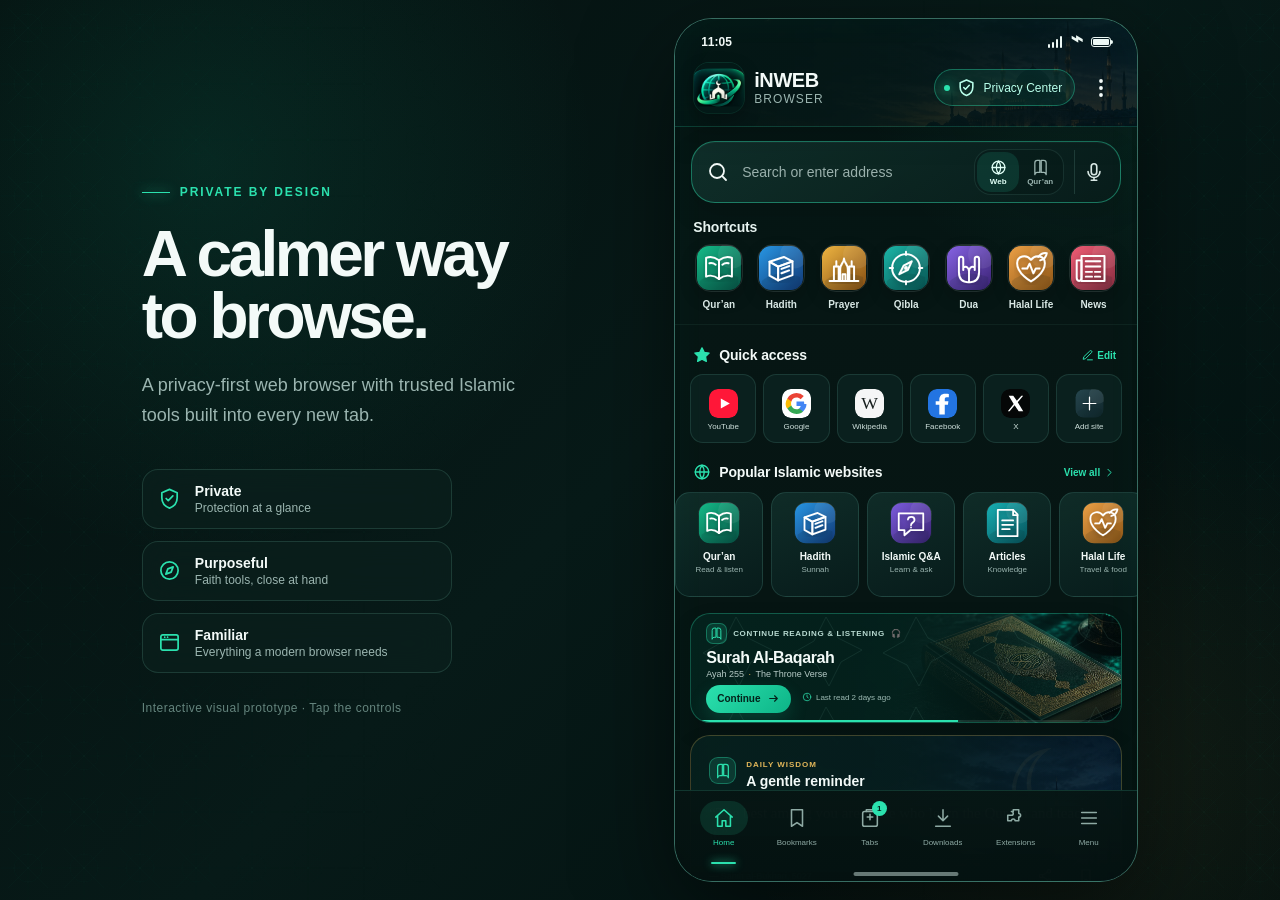
==== docs/design/inweb-prototype/index.html @ 55af637a "docs(design): add interactive home-page prototype" ====
<!DOCTYPE html>
<html lang="en">
<head>
  <meta charset="UTF-8" />
  <meta name="viewport" content="width=device-width, initial-scale=1, viewport-fit=cover" />
  <meta name="theme-color" content="#061513" />
  <title>iNWEB Browser — Home Prototype</title>
  <link rel="stylesheet" href="styles.css?v=14" />
</head>
<body>
  <!-- Local SVG icon library: the prototype works without a network connection. -->
  <svg class="svg-library" aria-hidden="true">
    <defs>
      <symbol id="i-search" viewBox="0 0 24 24"><circle cx="11" cy="11" r="7"></circle><path d="m20 20-3.8-3.8"></path></symbol>
      <symbol id="i-mic" viewBox="0 0 24 24"><rect x="9" y="3" width="6" height="12" rx="3"></rect><path d="M5.5 11.5a6.5 6.5 0 0 0 13 0M12 18v3M9 21h6"></path></symbol>
      <symbol id="i-globe" viewBox="0 0 24 24"><circle cx="12" cy="12" r="9"></circle><path d="M3 12h18M12 3a15 15 0 0 1 0 18M12 3a15 15 0 0 0 0 18"></path></symbol>
      <symbol id="i-book" viewBox="0 0 24 24"><path d="M4 5.5A3.5 3.5 0 0 1 7.5 2H11v17H7.5A3.5 3.5 0 0 0 4 22zM20 5.5A3.5 3.5 0 0 0 16.5 2H13v17h3.5A3.5 3.5 0 0 1 20 22z"></path></symbol>
      <symbol id="i-layers" viewBox="0 0 24 24"><path d="m12 3 9 5-9 5-9-5zM3 12l9 5 9-5M3 16l9 5 9-5"></path></symbol>
      <symbol id="i-mosque" viewBox="0 0 24 24"><path d="M3 21V10h3v11M18 21V10h3v11M8 21v-7.5c0-2.7 4-4.2 4-6.5 0 2.3 4 3.8 4 6.5V21M11 21v-4h2v4M2 21h20M5 10V7M19 10V7M4 7h2M18 7h2M12 7V3M11 4h2"></path></symbol>
      <symbol id="i-compass" viewBox="0 0 24 24"><circle cx="12" cy="12" r="9"></circle><path d="m15.8 8.2-2.1 5.5-5.5 2.1 2.1-5.5z"></path></symbol>
      <symbol id="i-hands" viewBox="0 0 24 24"><path d="M7.5 12V5.5a1.5 1.5 0 0 1 3 0V11M10.5 10V4.5a1.5 1.5 0 0 1 3 0V11M13.5 10V6a1.5 1.5 0 0 1 3 0v7M7.5 9.5A1.5 1.5 0 0 0 5 10.6v4.2c0 3.6 2.6 6.2 6.2 6.2h.6c3.8 0 6.2-2.5 6.2-6.1V11a1.5 1.5 0 0 0-1.5-1.5"></path></symbol>
      <symbol id="i-plus" viewBox="0 0 24 24"><path d="M12 5v14M5 12h14"></path></symbol>
      <symbol id="i-shield" viewBox="0 0 24 24"><path d="M12 2.5 20 6v5.3c0 5.2-3.2 9-8 10.7-4.8-1.7-8-5.5-8-10.7V6z"></path><path d="m8.5 12 2.2 2.2 4.8-5"></path></symbol>
      <symbol id="i-more" viewBox="0 0 24 24"><circle cx="12" cy="5" r="1"></circle><circle cx="12" cy="12" r="1"></circle><circle cx="12" cy="19" r="1"></circle></symbol>
      <symbol id="i-chevron" viewBox="0 0 24 24"><path d="m9 18 6-6-6-6"></path></symbol>
      <symbol id="i-arrow" viewBox="0 0 24 24"><path d="M5 12h14M14 7l5 5-5 5"></path></symbol>
      <symbol id="i-pin" viewBox="0 0 24 24"><path d="M20 10c0 5-8 12-8 12S4 15 4 10a8 8 0 1 1 16 0Z"></path><circle cx="12" cy="10" r="2.5"></circle></symbol>
      <symbol id="i-clock" viewBox="0 0 24 24"><circle cx="12" cy="12" r="9"></circle><path d="M12 7v5l3 2"></path></symbol>
      <symbol id="i-sunrise" viewBox="0 0 24 24"><path d="M4 18h16M6 14a6 6 0 0 1 12 0M12 4v3M4.9 7l2.2 2.1M19.1 7l-2.2 2.1M2 14h2M20 14h2"></path></symbol>
      <symbol id="i-sun" viewBox="0 0 24 24"><circle cx="12" cy="12" r="4"></circle><path d="M12 2v2M12 20v2M4.9 4.9l1.4 1.4M17.7 17.7l1.4 1.4M2 12h2M20 12h2M4.9 19.1l1.4-1.4M17.7 6.3l1.4-1.4"></path></symbol>
      <symbol id="i-sunset" viewBox="0 0 24 24"><path d="M4 18h16M6 14a6 6 0 0 1 12 0M12 3v5M9 6l3 3 3-3M2 14h2M20 14h2"></path></symbol>
      <symbol id="i-moon" viewBox="0 0 24 24"><path d="M20 15.2A8.5 8.5 0 0 1 8.8 4a8.5 8.5 0 1 0 11.2 11.2Z"></path></symbol>
      <symbol id="i-share" viewBox="0 0 24 24"><circle cx="18" cy="5" r="2.5"></circle><circle cx="6" cy="12" r="2.5"></circle><circle cx="18" cy="19" r="2.5"></circle><path d="m8.3 10.8 7.4-4.5M8.3 13.2l7.4 4.5"></path></symbol>
      <symbol id="i-bookmark" viewBox="0 0 24 24"><path d="M6 3h12v18l-6-4-6 4z"></path></symbol>
      <symbol id="i-star" viewBox="0 0 24 24"><path d="m12 2.5 2.9 5.9 6.6 1-4.8 4.6 1.1 6.5-5.8-3.1-5.8 3.1 1.1-6.5-4.8-4.6 6.6-1z"></path></symbol>
      <symbol id="i-heart" viewBox="0 0 24 24"><path d="M20.8 4.6a5.5 5.5 0 0 0-7.8 0L12 5.7l-1.1-1.1a5.5 5.5 0 0 0-7.8 7.8L12 21l8.8-8.6a5.5 5.5 0 0 0 0-7.8Z"></path><path d="M7.5 12h2l1.2-2.4 2.1 5 1.3-2.6h2.4"></path></symbol>
      <symbol id="i-news" viewBox="0 0 24 24"><path d="M5 4h14v16H5zM3 7H1v12a2 2 0 0 0 2 2h14"></path><path d="M8 8h8M8 12h8M8 16h4"></path></symbol>
      <symbol id="i-edit" viewBox="0 0 24 24"><path d="M12 20h9M16.5 3.5a2.1 2.1 0 0 1 3 3L8 18l-4 1 1-4z"></path></symbol>
      <symbol id="i-eye-off" viewBox="0 0 24 24"><path d="M3 3l18 18M10.6 10.7a2 2 0 0 0 2.7 2.7M9.9 4.2A10.6 10.6 0 0 1 12 4c5.5 0 9 6 9 6a15 15 0 0 1-2.2 2.9M6.2 6.2C4.1 7.6 3 10 3 10s3.5 6 9 6c1 0 2-.2 2.8-.5"></path></symbol>
      <symbol id="i-window" viewBox="0 0 24 24"><rect x="3" y="4" width="18" height="16" rx="2"></rect><path d="M3 9h18M7 6.5h.01M10 6.5h.01"></path></symbol>
      <symbol id="i-lock" viewBox="0 0 24 24"><rect x="5" y="10" width="14" height="11" rx="2"></rect><path d="M8 10V7a4 4 0 0 1 8 0v3"></path></symbol>
      <symbol id="i-mask" viewBox="0 0 24 24"><path d="M3 8c3-2 6-2 9 0 3-2 6-2 9 0l-1 7a5 5 0 0 1-8 3 5 5 0 0 1-8-3z"></path><path d="M7 12h2M15 12h2"></path></symbol>
      <symbol id="i-home" viewBox="0 0 24 24"><path d="m3 11 9-8 9 8M5 10v11h5v-6h4v6h5V10"></path></symbol>
      <symbol id="i-tabs" viewBox="0 0 24 24"><rect x="4" y="5" width="16" height="16" rx="2"></rect><path d="M8 5V3h8v2M9 11h6M12 8v6"></path></symbol>
      <symbol id="i-download" viewBox="0 0 24 24"><path d="M12 3v12M7 10l5 5 5-5M4 21h16"></path></symbol>
      <symbol id="i-menu" viewBox="0 0 24 24"><path d="M4 6h16M4 12h16M4 18h16"></path></symbol>
      <symbol id="i-close" viewBox="0 0 24 24"><path d="m6 6 12 12M18 6 6 18"></path></symbol>
      <symbol id="i-check" viewBox="0 0 24 24"><path d="m5 12 4 4L19 6"></path></symbol>
      <symbol id="i-extensions" viewBox="0 0 24 24"><path d="M9 3h6v4a2 2 0 1 1 0 4v4h-4a2 2 0 1 0-4 0H3V9h4a2 2 0 1 0 0-4h2z"></path></symbol>
      <symbol id="i-settings" viewBox="0 0 24 24"><circle cx="12" cy="12" r="3"></circle><path d="M19.4 15a1.7 1.7 0 0 0 .3 1.9l.1.1-2.8 2.8-.1-.1a1.7 1.7 0 0 0-1.9-.3 1.7 1.7 0 0 0-1 1.6v.2h-4V21a1.7 1.7 0 0 0-1-1.6 1.7 1.7 0 0 0-1.9.3l-.1.1L4.2 17l.1-.1a1.7 1.7 0 0 0 .3-1.9A1.7 1.7 0 0 0 3 14H2.8v-4H3a1.7 1.7 0 0 0 1.6-1 1.7 1.7 0 0 0-.3-1.9L4.2 7 7 4.2l.1.1A1.7 1.7 0 0 0 9 4.6a1.7 1.7 0 0 0 1-1.6v-.2h4V3a1.7 1.7 0 0 0 1 1.6 1.7 1.7 0 0 0 1.9-.3l.1-.1L19.8 7l-.1.1a1.7 1.7 0 0 0-.3 1.9 1.7 1.7 0 0 0 1.6 1h.2v4H21a1.7 1.7 0 0 0-1.6 1Z"></path></symbol>
    </defs>
  </svg>

  <div class="desktop-stage">
    <aside class="brand-panel" aria-label="Prototype overview">
      <div class="brand-kicker"><span></span> PRIVATE BY DESIGN</div>
      <h1>A calmer way<br />to browse.</h1>
      <p>A privacy-first web browser with trusted Islamic tools built into every new tab.</p>
      <div class="brand-points">
        <div><svg><use href="#i-shield"></use></svg><span><b>Private</b><small>Protection at a glance</small></span></div>
        <div><svg><use href="#i-compass"></use></svg><span><b>Purposeful</b><small>Faith tools, close at hand</small></span></div>
        <div><svg><use href="#i-window"></use></svg><span><b>Familiar</b><small>Everything a modern browser needs</small></span></div>
      </div>
      <p class="prototype-note">Interactive visual prototype · Tap the controls</p>
    </aside>

    <main class="app-shell" id="appShell">
      <div class="app-scroll" id="appScroll">
        <header class="top-area">
          <div class="status-bar">
            <time id="statusTime">9:41</time>
            <div class="status-icons" aria-hidden="true">
              <span class="signal"><i></i><i></i><i></i><i></i></span>
              <span class="wifi">⌁</span>
              <span class="battery"><i></i></span>
            </div>
          </div>

          <div class="app-bar">
            <div class="app-identity">
              <img src="assets/logo-mark.jpg" alt="iNWEB logo" />
              <div><strong>iNWEB</strong><span>Browser</span></div>
            </div>
            <div class="app-actions">
              <button class="protected-chip" type="button" data-open-sheet="privacySheet" aria-label="Open protection status">
                <svg><use href="#i-shield"></use></svg><span>Privacy Center</span><i></i>
              </button>
              <button class="icon-button" type="button" data-open-sheet="menuSheet" aria-label="Open menu"><svg><use href="#i-more"></use></svg></button>
            </div>
          </div>
        </header>

        <section class="search-section" aria-label="Search">
          <form class="search-box" id="searchForm">
            <svg class="search-leading"><use href="#i-search"></use></svg>
            <input id="searchInput" type="text" autocomplete="off" placeholder="Search or enter address" aria-label="Search or enter website address" />
            <div class="search-modes" role="group" aria-label="Search mode">
              <button class="mode-button active" type="button" data-mode="Web" aria-label="Web search"><svg><use href="#i-globe"></use></svg><span>Web</span></button>
              <button class="mode-button" type="button" data-mode="Qur’an" aria-label="Quran search"><svg><use href="#i-book"></use></svg><span>Qur’an</span></button>
            </div>
            <button class="voice-button" id="voiceButton" type="button" aria-label="Voice search"><svg><use href="#i-mic"></use></svg></button>
          </form>
        </section>



        <div class="shortcut-heading"><h2>Shortcuts</h2></div>
        <section class="shortcuts" aria-label="Shortcuts">
          <button class="shortcut" data-label="Qur’an"><span class="shortcut-icon image"><img src="assets/icons/quran.svg" alt="" /></span><span>Qur’an</span></button>
          <button class="shortcut" data-label="Hadith"><span class="shortcut-icon image"><img src="assets/icons/hadith.svg" alt="" /></span><span>Hadith</span></button>
          <button class="shortcut" data-label="Prayer Times"><span class="shortcut-icon image"><img src="assets/icons/prayer.svg" alt="" /></span><span>Prayer</span></button>
          <button class="shortcut" data-label="Qibla"><span class="shortcut-icon image"><img src="assets/icons/qibla.svg" alt="" /></span><span>Qibla</span></button>
          <button class="shortcut" data-label="Dua"><span class="shortcut-icon image"><img src="assets/icons/dua.svg" alt="" /></span><span>Dua</span></button>
          <button class="shortcut" data-label="Halal Life"><span class="shortcut-icon image"><img src="assets/icons/halal.svg" alt="" /></span><span>Halal Life</span></button>
          <button class="shortcut" data-label="Islamic News"><span class="shortcut-icon image"><img src="assets/icons/news.svg" alt="" /></span><span>News</span></button>
        </section>

        <section class="section-block quick-section" aria-labelledby="quickTitle">
          <div class="block-heading"><div><svg class="star-fill"><use href="#i-star"></use></svg><h2 id="quickTitle">Quick access</h2></div><button id="editQuickButton"><svg><use href="#i-edit"></use></svg><span>Edit</span></button></div>
          <div class="quick-grid" id="quickGrid">
            <button class="quick-tile" data-label="YouTube"><i class="remove-dot">×</i><span class="quick-logo brand"><img src="assets/icons/youtube.svg" alt="" /></span><small>YouTube</small></button>
            <button class="quick-tile" data-label="Google"><i class="remove-dot">×</i><span class="quick-logo brand"><img src="assets/icons/google.svg" alt="" /></span><small>Google</small></button>
            <button class="quick-tile" data-label="Wikipedia"><i class="remove-dot">×</i><span class="quick-logo brand"><img src="assets/icons/wikipedia.svg" alt="" /></span><small>Wikipedia</small></button>
            <button class="quick-tile" data-label="Facebook"><i class="remove-dot">×</i><span class="quick-logo brand"><img src="assets/icons/facebook.svg" alt="" /></span><small>Facebook</small></button>
            <button class="quick-tile" data-label="X"><i class="remove-dot">×</i><span class="quick-logo brand"><img src="assets/icons/x.svg" alt="" /></span><small>X</small></button>
            <button class="quick-tile add-site" data-open-sheet="addSheet"><span class="quick-logo brand"><img src="assets/icons/add.svg" alt="" /></span><small>Add site</small></button>
          </div>
        </section>

        <section class="section-block" aria-labelledby="popularTitle">
          <div class="block-heading"><div><svg><use href="#i-globe"></use></svg><h2 id="popularTitle">Popular Islamic websites</h2></div><button data-demo="All trusted websites">View all <svg><use href="#i-chevron"></use></svg></button></div>
          <div class="site-strip">
            <button class="site-tile" data-label="Quran.com"><span class="site-logo image"><img src="assets/icons/quran.svg" alt="" /></span><b>Qur’an</b><small>Read & listen</small></button>
            <button class="site-tile" data-label="Sunnah.com"><span class="site-logo image"><img src="assets/icons/hadith.svg" alt="" /></span><b>Hadith</b><small>Sunnah</small></button>
            <button class="site-tile" data-label="Islamic Q&A"><span class="site-logo image"><img src="assets/icons/qa.svg" alt="" /></span><b>Islamic Q&A</b><small>Learn & ask</small></button>
            <button class="site-tile" data-label="Yaqeen Institute"><span class="site-logo image"><img src="assets/icons/articles.svg" alt="" /></span><b>Articles</b><small>Knowledge</small></button>
            <button class="site-tile" data-label="HalalTrip"><span class="site-logo image"><img src="assets/icons/halal.svg" alt="" /></span><b>Halal Life</b><small>Travel & food</small></button>
            <button class="site-tile" data-label="About Islam"><span class="site-logo image"><img src="assets/icons/news.svg" alt="" /></span><b>News</b><small>Latest updates</small></button>
          </div>
        </section>

        <section class="content-card continue-card" aria-labelledby="continueTitle">
          <div class="card-copy">
            <div class="eyebrow"><span class="mini-icon"><svg><use href="#i-book"></use></svg></span>Continue reading &amp; listening <span aria-hidden="true">🎧</span></div>
            <h2 id="continueTitle">Surah Al-Baqarah</h2>
            <p>Ayah 255 <span>·</span> The Throne Verse</p>
            <button class="primary-button" id="continueButton" type="button">Continue <svg><use href="#i-arrow"></use></svg></button>
            <div class="reading-progress"><i></i></div>
            <small><svg><use href="#i-clock"></use></svg> Last read 2 days ago</small>
          </div>
          <div class="quran-art" aria-hidden="true">
            <div class="halo"></div>
            <svg viewBox="0 0 130 150">
              <path class="cover" d="M24 22 95 9l23 106-71 19z"></path>
              <path class="page" d="M18 27 89 14l23 96-68 17z"></path>
              <path class="line" d="m28 38 53-10M31 49l53-10M35 92l53-10M38 103l53-10"></path>
              <path class="ornament" d="m65 47 18 13-9 22-22-2-7-21zM65 53l11 8-5 14-14-1-5-13z"></path>
            </svg>
          </div>
        </section>

        <section class="content-card daily-card" aria-labelledby="dailyTitle">
          <div class="daily-glow" aria-hidden="true"></div>
          <div class="daily-topline">
            <span class="mini-icon"><svg><use href="#i-book"></use></svg></span>
            <div><span>DAILY WISDOM</span><h2 id="dailyTitle">A gentle reminder</h2></div>
          </div>
          <blockquote>“The best among you are those who learn the Qur’an and teach it.”</blockquote>
          <div class="daily-footer"><cite>— Sahih al-Bukhari, 5027</cite><div><button id="shareButton" aria-label="Share hadith"><svg><use href="#i-share"></use></svg></button><button id="saveButton" aria-label="Save hadith"><svg><use href="#i-bookmark"></use></svg></button></div></div>
        </section>

        <section class="content-card prayer-card" aria-labelledby="prayerTitle">
          <div class="section-heading">
            <div>
              <div class="heading-line"><span class="section-icon"><svg><use href="#i-mosque"></use></svg></span><h2 id="prayerTitle">Prayer Times</h2></div>
              <p><svg><use href="#i-pin"></use></svg> Vientiane, Laos</p>
            </div>
            <button class="next-prayer" type="button" id="nextPrayerButton"><span>Next · <b id="nextPrayerName">Maghrib</b></span><strong id="prayerCountdown">2h 21m</strong></button>
          </div>
          <div class="prayer-list" id="prayerList">
            <button class="prayer-row" data-time="04:41"><span><svg><use href="#i-sunrise"></use></svg>Fajr</span><time>4:41 AM</time><svg class="row-arrow"><use href="#i-chevron"></use></svg></button>
            <button class="prayer-row" data-time="11:59"><span><svg><use href="#i-sun"></use></svg>Dhuhr</span><time>11:59 AM</time><svg class="row-arrow"><use href="#i-chevron"></use></svg></button>
            <button class="prayer-row" data-time="15:19"><span><svg><use href="#i-sun"></use></svg>Asr</span><time>3:19 PM</time><svg class="row-arrow"><use href="#i-chevron"></use></svg></button>
            <button class="prayer-row" data-time="17:58"><span><svg><use href="#i-sunset"></use></svg>Maghrib</span><time>5:58 PM</time><svg class="row-arrow"><use href="#i-chevron"></use></svg></button>
            <button class="prayer-row" data-time="19:08"><span><svg><use href="#i-moon"></use></svg>Isha</span><time>7:08 PM</time><svg class="row-arrow"><use href="#i-chevron"></use></svg></button>
          </div>
        </section>







        <p class="home-footer">iNWEB Browser · Browse with purpose</p>
      </div>

      <nav class="bottom-nav" aria-label="Browser navigation">
        <button class="nav-item active" data-nav="Home"><span><svg><use href="#i-home"></use></svg></span><small>Home</small></button>
        <button class="nav-item" data-nav="Bookmarks"><span><svg><use href="#i-bookmark"></use></svg></span><small>Bookmarks</small></button>
        <button class="nav-item tabs-item" data-nav="Tabs"><span><svg><use href="#i-tabs"></use></svg><i>1</i></span><small>Tabs</small></button>
        <button class="nav-item" data-nav="Downloads"><span><svg><use href="#i-download"></use></svg></span><small>Downloads</small></button>
        <button class="nav-item" data-nav="Extensions"><span><svg><use href="#i-extensions"></use></svg></span><small>Extensions</small></button>
        <button class="nav-item" data-nav="Menu"><span><svg><use href="#i-menu"></use></svg></span><small>Menu</small></button>
      </nav>

      <div class="sheet-backdrop" id="sheetBackdrop" aria-hidden="true"></div>

      <section class="bottom-sheet" id="privacySheet" role="dialog" aria-modal="true" aria-labelledby="privacySheetTitle" aria-hidden="true">
        <div class="sheet-handle"></div>
        <div class="sheet-title"><div><span class="sheet-icon"><svg><use href="#i-shield"></use></svg></span><div><p>PRIVACY CENTER</p><h2 id="privacySheetTitle">You’re protected</h2></div></div><button class="sheet-close" aria-label="Close"><svg><use href="#i-close"></use></svg></button></div>
        <div class="privacy-score"><div class="score-ring"><strong>100</strong><span>score</span></div><div><b>Protection is active</b><p>iNWEB blocked 24 tracking attempts today.</p></div></div>
        <div class="protection-list">
          <button><span><svg><use href="#i-eye-off"></use></svg></span><div><b>Ad & tracker blocking</b><small>24 blocked today</small></div><i class="toggle on"></i></button>
          <button><span><svg><use href="#i-window"></use></svg></span><div><b>Pop-up protection</b><small>Always block intrusive windows</small></div><i class="toggle on"></i></button>
          <button><span><svg><use href="#i-shield"></use></svg></span><div><b>Safe browsing</b><small>Warn about harmful sites</small></div><i class="toggle on"></i></button>
          <button><span><svg><use href="#i-lock"></use></svg></span><div><b>Adult site filter</b><small>Restricted content blocked</small></div><i class="toggle on"></i></button>
          <button><span><svg><use href="#i-mask"></use></svg></span><div><b>Private mode</b><small>Open a private tab</small></div><svg class="row-arrow"><use href="#i-chevron"></use></svg></button>
        </div>
      </section>

      <section class="bottom-sheet menu-sheet" id="menuSheet" role="dialog" aria-modal="true" aria-labelledby="menuSheetTitle" aria-hidden="true">
        <div class="sheet-handle"></div>
        <div class="sheet-title"><div><span class="sheet-icon neutral"><svg><use href="#i-menu"></use></svg></span><div><p>iNWEB BROWSER</p><h2 id="menuSheetTitle">Menu</h2></div></div><button class="sheet-close" aria-label="Close"><svg><use href="#i-close"></use></svg></button></div>
        <div class="menu-grid">
          <button data-demo="New private tab"><span><svg><use href="#i-mask"></use></svg></span><b>Private tab</b></button>
          <button data-demo="Bookmarks"><span><svg><use href="#i-bookmark"></use></svg></span><b>Bookmarks</b></button>
          <button data-demo="Downloads"><span><svg><use href="#i-download"></use></svg></span><b>Downloads</b></button>
          <button data-demo="Extensions"><span><svg><use href="#i-extensions"></use></svg></span><b>Extensions</b></button>
          <button data-demo="Protection center"><span><svg><use href="#i-shield"></use></svg></span><b>Protection</b></button>
          <button data-demo="Settings"><span><svg><use href="#i-settings"></use></svg></span><b>Settings</b></button>
        </div>
      </section>

      <section class="bottom-sheet extensions-sheet" id="extensionsSheet" role="dialog" aria-modal="true" aria-labelledby="extensionsSheetTitle" aria-hidden="true">
        <div class="sheet-handle"></div>
        <div class="sheet-title"><div><span class="sheet-icon neutral"><svg><use href="#i-extensions"></use></svg></span><div><p>BROWSER TOOLS</p><h2 id="extensionsSheetTitle">Extensions</h2></div></div><button class="sheet-close" aria-label="Close"><svg><use href="#i-close"></use></svg></button></div>
        <div class="extensions-summary"><span><b>3</b> installed</span><button data-demo="Extension store"><svg><use href="#i-plus"></use></svg> Add extension</button></div>
        <div class="extension-list">
          <button class="extension-item">
            <span class="extension-logo shield"><svg><use href="#i-shield"></use></svg></span>
            <div><b>iNWEB Shield</b><small>Ads, trackers and harmful sites</small></div>
            <i class="toggle on"></i>
          </button>
          <button class="extension-item">
            <span class="extension-logo reader"><svg><use href="#i-moon"></use></svg></span>
            <div><b>Dark Reader</b><small>Comfortable reading on every site</small></div>
            <i class="toggle on"></i>
          </button>
          <button class="extension-item">
            <span class="extension-logo quran"><svg><use href="#i-book"></use></svg></span>
            <div><b>Qur’an Quick Search</b><small>Look up ayah and translations</small></div>
            <i class="toggle on"></i>
          </button>
        </div>
        <button class="manage-extensions" data-demo="Manage extensions"><svg><use href="#i-settings"></use></svg> Manage extensions</button>
      </section>

      <section class="bottom-sheet add-sheet" id="addSheet" role="dialog" aria-modal="true" aria-labelledby="addSheetTitle" aria-hidden="true">
        <div class="sheet-handle"></div>
        <div class="sheet-title"><div><span class="sheet-icon neutral"><svg><use href="#i-plus"></use></svg></span><div><p>CUSTOMIZE HOME</p><h2 id="addSheetTitle">Add a shortcut</h2></div></div><button class="sheet-close" aria-label="Close"><svg><use href="#i-close"></use></svg></button></div>
        <form id="addShortcutForm" class="add-form">
          <label>Name<input id="shortcutName" type="text" placeholder="e.g. Islamic Finder" required /></label>
          <label>Website address<input id="shortcutUrl" type="url" placeholder="https://" required /></label>
          <button class="sheet-primary" type="submit">Add to Quick Access</button>
        </form>
      </section>

      <div class="toast" id="toast" role="status"><svg><use href="#i-check"></use></svg><span>Done</span></div>
    </main>
  </div>

  <script src="app.js?v=5"></script>
</body>
</html>
---- docs/design/inweb-prototype/styles.css ----
@import url('data:text/css,');

:root {
  color-scheme: dark;
  --bg: #061513;
  --surface: #091c1a;
  --surface-2: #0d2421;
  --surface-3: #12302b;
  --card: rgba(13, 35, 32, 0.92);
  --line: rgba(128, 214, 193, 0.16);
  --line-strong: rgba(45, 226, 178, 0.38);
  --primary: #2be1ae;
  --primary-2: #0cb68e;
  --primary-soft: rgba(43, 225, 174, 0.12);
  --gold: #e1b659;
  --text: #f3faf8;
  --muted: #9bb5b0;
  --subtle: #64847d;
  --danger: #ff6478;
  --shadow: 0 30px 90px rgba(0, 0, 0, 0.5);
  --radius-xl: 25px;
  --radius-lg: 20px;
  --radius-md: 15px;
  --ease: cubic-bezier(.2, .8, .2, 1);
}

* { box-sizing: border-box; }

html, body { margin: 0; min-height: 100%; }

body {
  background:
    radial-gradient(circle at 16% 18%, rgba(15, 178, 138, .13), transparent 30%),
    radial-gradient(circle at 86% 86%, rgba(201, 153, 60, .08), transparent 27%),
    linear-gradient(135deg, #05100f, #071a18 50%, #03100f);
  color: var(--text);
  font-family: Inter, ui-sans-serif, -apple-system, BlinkMacSystemFont, "Segoe UI", sans-serif;
  overflow: hidden;
  -webkit-font-smoothing: antialiased;
}

body::before {
  content: "";
  position: fixed;
  inset: 0;
  pointer-events: none;
  opacity: .16;
  background-image: url("data:image/svg+xml,%3Csvg xmlns='http://www.w3.org/2000/svg' width='56' height='56' viewBox='0 0 56 56'%3E%3Cg fill='none' stroke='%2330c7a1' stroke-opacity='.16'%3E%3Cpath d='M28 1v54M1 28h54M8 8l40 40M48 8 8 48'/%3E%3Ccircle cx='28' cy='28' r='14'/%3E%3C/g%3E%3C/svg%3E");
  mask-image: linear-gradient(90deg, #000, transparent 42%, transparent 58%, #000);
}

button, input { font: inherit; }
button { border: 0; color: inherit; cursor: pointer; }
button:focus-visible, input:focus-visible { outline: 2px solid var(--primary); outline-offset: 2px; }
svg { width: 1em; height: 1em; fill: none; stroke: currentColor; stroke-width: 1.8; stroke-linecap: round; stroke-linejoin: round; }
.svg-library { position: absolute; width: 0; height: 0; overflow: hidden; }

.desktop-stage {
  height: 100dvh;
  display: grid;
  grid-template-columns: minmax(300px, 430px) 464px;
  justify-content: center;
  align-items: center;
  gap: clamp(48px, 8vw, 128px);
  padding: 18px 42px;
  position: relative;
}

.brand-panel { max-width: 420px; position: relative; z-index: 1; }
.brand-kicker {
  color: var(--primary);
  letter-spacing: .16em;
  font-size: 12px;
  font-weight: 750;
  display: flex;
  align-items: center;
  gap: 10px;
  margin-bottom: 24px;
}
.brand-kicker span { width: 28px; height: 1px; background: var(--primary); box-shadow: 0 0 12px var(--primary); }
.brand-panel h1 { margin: 0 0 24px; letter-spacing: -.055em; font-size: clamp(48px, 5vw, 76px); line-height: .97; font-weight: 680; }
.brand-panel > p:not(.prototype-note) { color: var(--muted); font-size: 18px; line-height: 1.65; max-width: 390px; margin: 0 0 38px; }
.brand-points { display: grid; gap: 12px; }
.brand-points > div {
  display: flex;
  gap: 14px;
  align-items: center;
  background: rgba(12, 33, 30, .65);
  border: 1px solid var(--line);
  padding: 13px 15px;
  border-radius: 16px;
  backdrop-filter: blur(16px);
  width: 310px;
}
.brand-points svg { color: var(--primary); font-size: 23px; }
.brand-points span { display: grid; gap: 2px; }
.brand-points b { font-size: 14px; }
.brand-points small { color: var(--muted); font-size: 12px; }
.prototype-note { margin: 28px 0 0; color: var(--subtle); font-size: 12px; letter-spacing: .04em; }

.app-shell {
  width: 464px;
  height: min(920px, calc(100dvh - 36px));
  min-height: 620px;
  position: relative;
  z-index: 2;
  border-radius: 38px;
  overflow: hidden;
  background:
    radial-gradient(circle at 90% 5%, rgba(34, 215, 167, .08), transparent 25%),
    linear-gradient(180deg, #061715 0%, #061412 100%);
  border: 1px solid rgba(124, 229, 205, .42);
  box-shadow: var(--shadow), inset 0 0 0 5px rgba(0, 0, 0, .14);
}
.app-shell::before {
  content: "";
  position: absolute;
  inset: 0;
  border-radius: inherit;
  box-shadow: inset 0 0 40px rgba(30, 226, 178, .035);
  pointer-events: none;
  z-index: 30;
}

.app-scroll {
  height: 100%;
  overflow-y: auto;
  overscroll-behavior: contain;
  scrollbar-width: none;
  padding: 0 0 108px;
  scroll-behavior: smooth;
}
.app-scroll::-webkit-scrollbar, .site-strip::-webkit-scrollbar { display: none; }

.top-area {
  position: sticky;
  top: 0;
  z-index: 20;
  background: linear-gradient(90deg, rgba(4, 22, 20, .99) 0%, rgba(4, 22, 20, .94) 48%, rgba(4, 20, 21, .78) 100%), url("assets/mosque-dusk.jpg") center 60% / cover no-repeat;
  backdrop-filter: blur(22px);
  border-bottom: 1px solid rgba(47, 218, 175, .2);
  box-shadow: 0 10px 28px rgba(0, 0, 0, .16);
}
.status-bar { height: 34px; padding: 11px 26px 0; display: flex; justify-content: space-between; align-items: center; font-size: 12px; font-weight: 700; }
.status-icons { display: flex; align-items: center; gap: 8px; color: #eef8f5; }
.signal { height: 12px; display: flex; align-items: end; gap: 2px; }
.signal i { width: 2px; border-radius: 2px; background: currentColor; }
.signal i:nth-child(1) { height: 4px; }.signal i:nth-child(2) { height: 6px; }.signal i:nth-child(3) { height: 9px; }.signal i:nth-child(4) { height: 12px; }
.wifi { display: block; font-size: 21px; line-height: 10px; transform: rotate(180deg) translateY(2px); }
.battery { width: 20px; height: 10px; border: 1.4px solid currentColor; border-radius: 3px; padding: 1px; position: relative; }
.battery::after { content: ""; position: absolute; width: 2px; height: 4px; background: currentColor; right: -3px; top: 2px; border-radius: 0 2px 2px 0; }
.battery i { display: block; width: 100%; height: 100%; border-radius: 1px; background: currentColor; }

.app-bar { min-height: 73px; padding: 7px 17px 11px 19px; display: flex; align-items: center; justify-content: space-between; }
.app-identity { display: flex; align-items: center; gap: 10px; }
.app-identity img { width: 50px; height: 50px; border-radius: 15px; object-fit: cover; box-shadow: 0 7px 18px rgba(0,0,0,.28), 0 0 0 1px rgba(43,225,174,.14); }
.app-identity > div { display: grid; line-height: 1; gap: 3px; }
.app-identity strong { font-size: 20px; letter-spacing: -.02em; }
.app-identity span { font-size: 12px; color: var(--muted); letter-spacing: .09em; text-transform: uppercase; }
.app-actions { display: flex; align-items: center; gap: 7px; }
.protected-chip {
  min-height: 37px;
  padding: 0 12px 0 9px;
  display: flex;
  align-items: center;
  gap: 7px;
  border-radius: 99px;
  color: #b9ffeb;
  background: rgba(17, 116, 91, .18);
  border: 1px solid rgba(42, 225, 173, .38);
  font-size: 12px;
}
.protected-chip svg { font-size: 19px; stroke-width: 2; }
.protected-chip i { width: 6px; height: 6px; background: var(--primary); border-radius: 50%; box-shadow: 0 0 12px var(--primary); order: -1; }
.icon-button { width: 38px; height: 38px; background: transparent; display: grid; place-items: center; border-radius: 50%; }
.icon-button:hover { background: rgba(255,255,255,.06); }
.icon-button svg { font-size: 24px; }

.search-section { padding: 14px 16px 6px; }
.search-box {
  min-height: 62px;
  display: flex;
  align-items: center;
  padding: 7px 8px 7px 14px;
  gap: 10px;
  border: 1px solid rgba(47, 225, 175, .45);
  border-radius: 24px;
  background: linear-gradient(145deg, rgba(17, 49, 44, .9), rgba(8, 28, 26, .92));
  box-shadow: inset 0 1px 0 rgba(255,255,255,.03), 0 10px 30px rgba(0,0,0,.12);
  transition: border .25s var(--ease), box-shadow .25s var(--ease);
}
.search-box:focus-within { border-color: var(--primary); box-shadow: 0 0 0 4px rgba(43,225,174,.08), 0 12px 28px rgba(0,0,0,.2); }
.search-leading { font-size: 24px; flex: 0 0 auto; }
.search-box input { min-width: 0; flex: 1; border: 0; outline: 0; color: var(--text); background: transparent; font-size: 14px; }
.search-box input::placeholder { color: #9ab0ac; opacity: 1; }
.search-modes { display: flex; align-self: stretch; border: 1px solid rgba(121,198,181,.13); border-radius: 17px; padding: 2px; background: rgba(0,0,0,.12); }
.mode-button { width: 42px; border-radius: 14px; background: transparent; display: grid; place-items: center; align-content: center; gap: 1px; color: var(--muted); }
.mode-button svg { font-size: 17px; }
.mode-button span { font-size: 8px; font-weight: 650; }
.mode-button.active { color: #dffff6; background: rgba(43,225,174,.13); }
.voice-button { width: 38px; height: 44px; flex: 0 0 auto; border-left: 1px solid rgba(126,194,179,.18); background: transparent; color: #d8e8e4; display: grid; place-items: center; }
.voice-button svg { font-size: 22px; }
.voice-button.listening { color: var(--primary); }
.voice-button.listening svg { animation: mic-pulse 1s infinite; }
@keyframes mic-pulse { 50% { filter: drop-shadow(0 0 8px var(--primary)); transform: scale(1.1); } }

.shortcut-heading { padding: 10px 18px 0; }
.shortcut-heading h2 { margin: 0; color: #e7f3f0; font-size: 14px; letter-spacing: -.01em; }
.shortcuts { padding: 9px 15px 14px; display: grid; grid-template-columns: repeat(7, 1fr); gap: 5px; border-bottom: 1px solid rgba(99, 185, 166, .08); scrollbar-width: none; }
.shortcuts::-webkit-scrollbar { display: none; }
.shortcut { min-width: 0; padding: 0; background: transparent; display: grid; justify-items: center; gap: 7px; font-size: 10px; font-weight: 650; color: #d9e8e5; }
.shortcut > span:last-child { max-width: 58px; white-space: nowrap; overflow: hidden; text-overflow: ellipsis; }
.shortcut-icon { width: 48px; height: 48px; border-radius: 16px; display: grid; place-items: center; color: white; border: 1px solid rgba(255,255,255,.13); box-shadow: inset 0 1px 0 rgba(255,255,255,.12), 0 7px 16px rgba(0,0,0,.18); transition: transform .2s var(--ease), filter .2s; }
.shortcut:hover .shortcut-icon { transform: translateY(-2px); filter: brightness(1.13); }
.shortcut-icon svg { font-size: 25px; stroke-width: 1.65; }
.shortcut-icon.image { padding: 0; overflow: hidden; background: transparent; border-color: rgba(255,255,255,.1); }
.shortcut-icon.image img { display: block; width: 100%; height: 100%; object-fit: cover; }
.shortcut-icon.green { background: linear-gradient(145deg, #0da67b, #075e50); }
.shortcut-icon.blue { background: linear-gradient(145deg, #168ede, #0b477c); }
.shortcut-icon.gold { background: linear-gradient(145deg, #e9ac32, #986018); }
.shortcut-icon.teal { background: linear-gradient(145deg, #18a99b, #09655e); }
.shortcut-icon.violet { background: linear-gradient(145deg, #7955d8, #412777); }
.shortcut-icon.coral { background: linear-gradient(145deg, #e49a42, #9a5e18); }
.shortcut-icon.rose { background: linear-gradient(145deg, #e75870, #8d2f43); }
.shortcut-icon.add { background: linear-gradient(145deg, #173a42, #0c242b); color: #d7e5e2; }

.content-card { margin: 12px 15px 0; border-radius: var(--radius-lg); border: 1px solid var(--line); background: var(--card); position: relative; overflow: hidden; box-shadow: 0 10px 24px rgba(0,0,0,.1); }
.continue-card { min-height: 108px; padding: 9px 15px; display: flex; isolation: isolate; border-color: rgba(48, 225, 174, .3); background: linear-gradient(90deg, rgba(4, 34, 29, .98) 0%, rgba(4, 34, 29, .92) 48%, rgba(4, 26, 23, .34) 100%), url("assets/quran-ambient.jpg") center right / cover no-repeat; }
.continue-card::after { content: ""; position: absolute; inset: 0; opacity: .08; z-index: -1; background-image: url("data:image/svg+xml,%3Csvg xmlns='http://www.w3.org/2000/svg' width='90' height='90' viewBox='0 0 90 90'%3E%3Cpath d='M45 3 57 24l24 12-21 12-12 24-12-21L12 39l21-12z' fill='none' stroke='%23a9ffe4'/%3E%3C/svg%3E"); }
.card-copy { width: 72%; z-index: 2; }
.eyebrow { display: flex; align-items: center; gap: 6px; color: #b7d9d0; text-transform: uppercase; letter-spacing: .08em; font-size: 8px; font-weight: 750; }
.mini-icon { width: 27px; height: 27px; border-radius: 9px; display: grid; place-items: center; background: rgba(43,225,174,.14); border: 1px solid rgba(43,225,174,.35); color: var(--primary); }
.mini-icon svg { font-size: 16px; }
.continue-card .mini-icon { width: 21px; height: 21px; border-radius: 7px; }
.continue-card .mini-icon svg { font-size: 13px; }
.continue-card h2 { font-size: 16px; line-height: 1.1; margin: 5px 0 2px; letter-spacing: -.025em; }
.continue-card p { margin: 0; color: #b7cbc7; font-size: 9px; }
.continue-card p span { color: var(--gold); margin: 0 2px; }
.primary-button { height: 28px; margin-top: 6px; padding: 0 11px; border-radius: 99px; background: linear-gradient(135deg, var(--primary), #0db487); color: #03221a; font-size: 10px; font-weight: 750; display: inline-flex; align-items: center; gap: 6px; box-shadow: 0 8px 18px rgba(13,180,135,.2); }
.primary-button svg { font-size: 13px; stroke-width: 2.2; }
.reading-progress { position: absolute; left: 0; bottom: 0; width: 100%; height: 2px; margin: 0; background: rgba(163, 211, 199, .13); overflow: hidden; }
.reading-progress i { display: block; width: 62%; height: 100%; background: var(--primary); border-radius: inherit; box-shadow: 0 0 9px var(--primary); }
.card-copy > small { display: inline-flex; align-items: center; gap: 4px; margin-left: 7px; color: #9dbbb4; font-size: 8px; white-space: nowrap; }
.card-copy > small svg { font-size: 10px; color: var(--primary); }
.quran-art { display: none; position: absolute; right: -3px; bottom: -16px; width: 112px; height: 126px; transform: rotate(3deg); }
.quran-art .halo { position: absolute; width: 94px; height: 94px; right: 0; top: 9px; border-radius: 50%; background: radial-gradient(circle, rgba(211,174,84,.2), transparent 68%); filter: blur(4px); }
.quran-art svg { width: 100%; height: 100%; filter: drop-shadow(0 18px 13px rgba(0,0,0,.5)); }
.quran-art .cover { fill: #07211d; stroke: #d2a94f; stroke-width: 3; }
.quran-art .page { fill: #102f28; stroke: #e0be6d; stroke-width: 1.4; }
.quran-art .line { stroke: rgba(226,191,106,.65); stroke-width: 1.5; }
.quran-art .ornament { fill: none; stroke: #e1bb62; stroke-width: 2; }

.prayer-card { padding: 16px 16px 11px; isolation: isolate; }
.prayer-card::before { content: ""; position: absolute; z-index: -1; inset: 0 0 auto; height: 92px; background: linear-gradient(180deg, rgba(5, 27, 25, .38), rgba(9, 28, 26, .96)), url("assets/mosque-dusk.jpg") center 61% / cover no-repeat; opacity: .72; pointer-events: none; }
.prayer-card > * { position: relative; z-index: 1; }
.section-heading { display: flex; align-items: flex-start; justify-content: space-between; gap: 10px; margin-bottom: 10px; }
.heading-line { display: flex; align-items: center; gap: 9px; }
.section-icon { width: 34px; height: 34px; border-radius: 11px; display: grid; place-items: center; color: var(--primary); background: var(--primary-soft); }
.section-icon svg { font-size: 20px; }
.section-heading h2 { margin: 0; font-size: 16px; letter-spacing: -.01em; }
.section-heading p { margin: 4px 0 0 43px; color: var(--muted); display: flex; align-items: center; gap: 4px; font-size: 10px; }
.section-heading p svg { font-size: 11px; color: #a7d5c9; }
.next-prayer { text-align: right; min-width: 99px; border-radius: 12px; padding: 7px 9px; background: rgba(26, 126, 100, .12); border: 1px solid rgba(43,225,174,.2); }
.next-prayer span { display: block; font-size: 8px; color: var(--muted); }
.next-prayer span b { color: #d9f4ed; }
.next-prayer strong { display: block; font-size: 12px; color: var(--primary); margin-top: 3px; }
.prayer-list { border-top: 1px solid var(--line); }
.prayer-row { width: 100%; height: 38px; padding: 0 3px; background: transparent; border-bottom: 1px solid rgba(126,194,179,.1); display: grid; grid-template-columns: 1fr auto 15px; align-items: center; gap: 10px; color: #e2efec; border-radius: 9px; transition: background .2s; }
.prayer-row:last-child { border-bottom: 0; }
.prayer-row:hover { background: rgba(255,255,255,.035); }
.prayer-row.active { padding: 0 8px; color: #caffef; background: linear-gradient(90deg, rgba(16, 139, 105, .33), rgba(10, 89, 71, .16)); }
.prayer-row > span { display: flex; align-items: center; gap: 10px; font-size: 12px; }
.prayer-row > span svg { width: 18px; height: 18px; color: #c9e8df; }
.prayer-row time { font-size: 12px; font-weight: 650; }
.row-arrow { font-size: 13px; color: #789b93; }

.daily-card { min-height: 166px; padding: 17px 18px; isolation: isolate; border-color: rgba(211, 172, 85, .28); background: linear-gradient(90deg, rgba(6, 31, 28, .98) 0%, rgba(6, 29, 28, .90) 52%, rgba(5, 20, 24, .48) 100%), url("assets/mosque-dusk.jpg") center 62% / cover no-repeat; }
.daily-card::before { content: "☾"; position: absolute; right: 18px; top: 0; font-family: Georgia, serif; font-size: 110px; line-height: 1; color: rgba(224, 183, 90, .05); z-index: -1; transform: rotate(-15deg); }
.daily-glow { position: absolute; z-index: -1; inset: auto -40px -70px 40%; height: 160px; background: radial-gradient(ellipse, rgba(31,218,163,.11), transparent 65%); }
.daily-topline { display: flex; align-items: center; gap: 10px; }
.daily-topline > div span { font-size: 8px; letter-spacing: .12em; font-weight: 800; color: var(--gold); }
.daily-topline h2 { margin: 2px 0 0; font-size: 14px; }
.daily-card blockquote { margin: 14px 0 13px; padding: 0; font-family: Georgia, "Times New Roman", serif; font-size: 15px; line-height: 1.45; color: #f0f5f2; }
.daily-footer { display: flex; align-items: center; justify-content: space-between; gap: 12px; }
.daily-footer cite { color: var(--muted); font-size: 9px; font-style: normal; }
.daily-footer > div { display: flex; gap: 7px; }
.daily-footer button { width: 34px; height: 34px; border-radius: 50%; display: grid; place-items: center; background: rgba(255,255,255,.035); border: 1px solid rgba(120,200,181,.18); }
.daily-footer button svg { font-size: 16px; }
.daily-footer button.saved { color: var(--gold); background: rgba(225,182,89,.1); border-color: rgba(225,182,89,.35); }
.daily-footer button.saved svg { fill: currentColor; }

.section-block { margin-top: 17px; }
.block-heading { min-height: 32px; padding: 0 18px 8px; display: flex; align-items: center; justify-content: space-between; }
.block-heading > div { display: flex; align-items: center; gap: 8px; min-width: 0; }
.block-heading h2 { margin: 0; font-size: 14px; letter-spacing: -.01em; white-space: nowrap; overflow: hidden; text-overflow: ellipsis; }
.block-heading > div > svg { color: var(--primary); font-size: 18px; }
.block-heading button { background: transparent; padding: 3px; display: flex; align-items: center; gap: 3px; color: var(--primary); font-size: 10px; font-weight: 650; }
.block-heading button svg { font-size: 13px; }
.site-strip { padding: 0 15px 4px; display: grid; grid-auto-flow: column; grid-auto-columns: 88px; gap: 8px; overflow-x: auto; overscroll-behavior-inline: contain; scroll-snap-type: inline mandatory; scrollbar-width: none; }
.site-tile { height: 105px; padding: 9px 5px 7px; background: linear-gradient(160deg, rgba(16,45,41,.96), rgba(8,29,28,.92)); border: 1px solid rgba(111,193,175,.18); border-radius: 15px; display: flex; flex-direction: column; align-items: center; scroll-snap-align: start; transition: transform .2s, border-color .2s; }
.site-tile:hover { transform: translateY(-2px); border-color: rgba(43,225,174,.4); }
.site-logo { width: 42px; height: 42px; border-radius: 13px; display: grid; place-items: center; margin-bottom: 7px; color: #fff; font-size: 18px; font-weight: 800; box-shadow: inset 0 1px 0 rgba(255,255,255,.17); }
.site-logo svg { font-size: 21px; }
.site-logo.image { padding: 0; overflow: hidden; background: transparent; }
.site-logo.image img { display: block; width: 100%; height: 100%; object-fit: cover; }
.site-logo.emerald { background: linear-gradient(145deg,#13aa7d,#08644f); }.site-logo.azure{background:linear-gradient(145deg,#218fdd,#145184)}.site-logo.purple{background:linear-gradient(145deg,#7b57d4,#3d2876)}.site-logo.cyan{background:linear-gradient(145deg,#1aafaf,#0b6066)}.site-logo.amber{background:linear-gradient(145deg,#e7a52d,#9a6415)}.site-logo.rose{background:linear-gradient(145deg,#e75870,#923344)}
.site-tile b { font-size: 10px; max-width: 76px; white-space: nowrap; overflow: hidden; text-overflow: ellipsis; }
.site-tile small { color: var(--muted); font-size: 8px; margin-top: 3px; max-width: 76px; white-space: nowrap; overflow: hidden; text-overflow: ellipsis; }

.quick-section .block-heading { padding-top: 2px; }
.top-quick { margin-top: 4px; padding: 2px 0 13px; border-bottom: 1px solid rgba(99, 185, 166, .08); }
.quick-section .star-fill { fill: var(--primary); }
.quick-grid { padding: 0 15px; display: grid; grid-template-columns: repeat(6, minmax(51px, 1fr)); gap: 7px; }
.quick-tile { min-width: 0; height: 69px; padding: 7px 2px 5px; border-radius: 13px; background: rgba(12, 35, 33, .84); border: 1px solid rgba(111,193,175,.16); display: grid; justify-items: center; align-content: center; gap: 4px; position: relative; }
.quick-logo { width: 29px; height: 29px; display: grid; place-items: center; border-radius: 9px; font-weight: 800; font-size: 15px; }
.quick-logo.brand { padding: 0; overflow: hidden; background: transparent; }
.quick-logo.brand img { display: block; width: 100%; height: 100%; object-fit: cover; }
.quick-logo svg { font-size: 17px; }.quick-logo.youtube { background: #f7243f; font-size: 11px; }.quick-logo.google { background: #fff; color: #4285f4; font-family: Arial; }.quick-logo.wiki { background: #f0f3f3; color: #18201f; font-family: Georgia; }.quick-logo.facebook { background: #2678df; font-family: Arial; font-size: 20px; align-items: end; }.quick-logo.xmark { background: #050707; border: 1px solid #3b4846; }.quick-logo.add { background: rgba(43,225,174,.08); color: var(--primary); border: 1px dashed rgba(43,225,174,.35); }
.quick-tile small { width: 100%; padding: 0 2px; font-size: 8px; white-space: nowrap; overflow: hidden; text-overflow: ellipsis; color: #cfe0dc; }
.remove-dot { display: none; position: absolute; right: -4px; top: -5px; width: 17px; height: 17px; border-radius: 50%; place-items: center; background: var(--danger); color: white; font-size: 13px; font-style: normal; box-shadow: 0 3px 8px rgba(0,0,0,.4); }
.quick-grid.editing .quick-tile:not(.add-site) { animation: wiggle .32s infinite alternate ease-in-out; }
.quick-grid.editing .remove-dot { display: grid; }
@keyframes wiggle { from { transform: rotate(-.8deg); } to { transform: rotate(.8deg); } }

.privacy-ribbon { width: calc(100% - 30px); min-height: 68px; margin: 16px 15px 0; padding: 10px 11px; display: flex; align-items: center; gap: 9px; text-align: left; border-radius: 18px; background: linear-gradient(100deg, rgba(10, 83, 65, .74), rgba(7, 35, 32, .95)); border: 1px solid rgba(43,225,174,.32); }
.ribbon-lead { width: 39px; height: 39px; flex: 0 0 auto; border-radius: 13px; display: grid; place-items: center; color: #05251c; background: var(--primary); box-shadow: 0 0 22px rgba(43,225,174,.18); }
.ribbon-lead svg { font-size: 23px; stroke-width: 2; }
.ribbon-copy { display: grid; flex: 1; gap: 3px; min-width: 0; }
.ribbon-copy b { font-size: 12px; }.ribbon-copy small { font-size: 9px; color: var(--muted); white-space: nowrap; }.ribbon-copy i { display: inline-block; width: 5px; height: 5px; border-radius: 50%; background: var(--primary); margin-right: 3px; }
.privacy-icons { display: flex; align-items: center; gap: 6px; color: #a7d7cb; }.privacy-icons svg { width: 15px; height: 15px; }
.ribbon-arrow { font-size: 14px; color: var(--primary); }
.home-footer { margin: 22px 0 7px; text-align: center; color: #476b63; font-size: 9px; letter-spacing: .08em; text-transform: uppercase; }

.bottom-nav { position: absolute; z-index: 45; left: 0; right: 0; bottom: 0; height: 91px; padding: 10px 12px calc(9px + env(safe-area-inset-bottom)); display: grid; grid-template-columns: repeat(6, 1fr); align-items: start; background: linear-gradient(180deg, rgba(6,21,19,.92), rgba(4,17,16,.98)); border-top: 1px solid rgba(69, 202, 169, .2); backdrop-filter: blur(24px); }
.bottom-nav::after { content: ""; position: absolute; bottom: 5px; left: 50%; transform: translateX(-50%); width: 105px; height: 4px; border-radius: 9px; background: rgba(202, 226, 220, .5); }
.nav-item { min-width: 0; height: 64px; padding: 0; background: transparent; color: #8eaaa4; display: grid; justify-items: center; align-content: start; gap: 3px; position: relative; }
.nav-item > span { width: min(48px, 100%); height: 34px; border-radius: 17px; display: grid; place-items: center; position: relative; transition: background .2s; }
.nav-item svg { font-size: 22px; stroke-width: 1.7; }.nav-item small { display: block; max-width: 100%; overflow: hidden; text-overflow: ellipsis; font-size: 8px; white-space: nowrap; }
.nav-item.active { color: var(--primary); }.nav-item.active > span { background: var(--primary-soft); }.nav-item.active::after { content: ""; position: absolute; bottom: 1px; width: 25px; height: 2px; border-radius: 2px; background: var(--primary); box-shadow: 0 0 8px var(--primary); }
.tabs-item i { position: absolute; right: 7px; top: 0; width: 15px; height: 15px; border-radius: 50%; background: var(--primary); color: #032219; display: grid; place-items: center; font-size: 8px; font-style: normal; font-weight: 800; }

.sheet-backdrop { position: absolute; inset: 0; z-index: 60; background: rgba(0, 10, 9, .65); backdrop-filter: blur(2px); opacity: 0; visibility: hidden; transition: opacity .3s var(--ease), visibility .3s; }
.sheet-backdrop.open { opacity: 1; visibility: visible; }
.bottom-sheet { position: absolute; z-index: 70; left: 7px; right: 7px; bottom: 7px; max-height: calc(100% - 60px); overflow-y: auto; padding: 8px 17px calc(20px + env(safe-area-inset-bottom)); border-radius: 28px; background: linear-gradient(160deg, #102c28, #081c1a 60%); border: 1px solid rgba(91, 211, 180, .28); box-shadow: 0 -20px 60px rgba(0,0,0,.48); transform: translateY(calc(100% + 20px)); visibility: hidden; transition: transform .36s var(--ease), visibility .36s; }
.bottom-sheet.open { transform: translateY(0); visibility: visible; }
.sheet-handle { width: 39px; height: 4px; margin: 0 auto 15px; border-radius: 8px; background: rgba(186,218,210,.3); }
.sheet-title { display: flex; align-items: center; justify-content: space-between; gap: 10px; }
.sheet-title > div { display: flex; align-items: center; gap: 11px; }.sheet-icon { width: 43px; height: 43px; border-radius: 14px; display: grid; place-items: center; color: #04251c; background: var(--primary); }.sheet-icon.neutral { color: var(--primary); background: var(--primary-soft); }.sheet-icon svg { font-size: 23px; }
.sheet-title p { margin: 0 0 2px; font-size: 8px; color: var(--primary); font-weight: 800; letter-spacing: .12em; }.sheet-title h2 { margin: 0; font-size: 20px; letter-spacing: -.02em; }
.sheet-close { width: 37px; height: 37px; border-radius: 50%; display: grid; place-items: center; background: rgba(255,255,255,.05); }.sheet-close svg { font-size: 19px; }
.privacy-score { margin: 19px 0 12px; padding: 14px; display: flex; align-items: center; gap: 14px; border-radius: 18px; background: linear-gradient(100deg, rgba(16,108,83,.18), rgba(255,255,255,.02)); border: 1px solid rgba(43,225,174,.16); }.score-ring { width: 58px; height: 58px; flex: 0 0 auto; border-radius: 50%; display: grid; place-content: center; text-align: center; border: 4px solid rgba(43,225,174,.22); border-top-color: var(--primary); box-shadow: 0 0 15px rgba(43,225,174,.1); }.score-ring strong { font-size: 17px; line-height: 1; }.score-ring span { color: var(--muted); font-size: 7px; text-transform: uppercase; letter-spacing: .1em; }.privacy-score b { font-size: 13px; }.privacy-score p { margin: 4px 0 0; color: var(--muted); font-size: 10px; line-height: 1.4; }
.protection-list { display: grid; }.protection-list button { height: 61px; display: flex; align-items: center; gap: 11px; text-align: left; background: transparent; border-bottom: 1px solid rgba(118,193,176,.1); }.protection-list button:last-child { border-bottom: 0; }.protection-list button > span { width: 34px; height: 34px; border-radius: 11px; display: grid; place-items: center; color: var(--primary); background: rgba(43,225,174,.08); }.protection-list button > span svg { font-size: 18px; }.protection-list button > div { display: grid; gap: 3px; flex: 1; }.protection-list b { font-size: 12px; }.protection-list small { color: var(--muted); font-size: 9px; }
.toggle { width: 35px; height: 20px; border-radius: 10px; background: #263d39; position: relative; }.toggle::after { content: ""; position: absolute; width: 14px; height: 14px; left: 3px; top: 3px; border-radius: 50%; background: #91aaa4; transition: transform .2s; }.toggle.on { background: var(--primary); }.toggle.on::after { transform: translateX(15px); background: #063025; }
.menu-grid { display: grid; grid-template-columns: repeat(3, 1fr); gap: 9px; margin-top: 20px; }.menu-grid button { height: 92px; border-radius: 17px; display: grid; place-items: center; align-content: center; gap: 8px; background: rgba(255,255,255,.035); border: 1px solid rgba(112,194,175,.13); }.menu-grid button span { width: 39px; height: 39px; display: grid; place-items: center; border-radius: 13px; color: var(--primary); background: var(--primary-soft); }.menu-grid button svg { font-size: 21px; }.menu-grid button b { font-size: 10px; }
.extensions-summary { margin: 18px 0 7px; display: flex; align-items: center; justify-content: space-between; color: var(--muted); font-size: 10px; }
.extensions-summary span b { color: var(--text); font-size: 15px; margin-right: 3px; }
.extensions-summary button { min-height: 34px; padding: 0 11px; border-radius: 11px; display: flex; align-items: center; gap: 6px; color: var(--primary); background: var(--primary-soft); border: 1px solid rgba(43,225,174,.18); font-size: 9px; font-weight: 750; }
.extensions-summary button svg { font-size: 14px; }
.extension-list { display: grid; }
.extension-item { min-height: 70px; display: flex; align-items: center; gap: 11px; text-align: left; background: transparent; border-bottom: 1px solid rgba(118,193,176,.1); }
.extension-logo { width: 41px; height: 41px; flex: 0 0 auto; border-radius: 13px; display: grid; place-items: center; color: white; }
.extension-logo svg { font-size: 21px; }
.extension-logo.shield { background: linear-gradient(145deg,#13aa7d,#08644f); }
.extension-logo.reader { background: linear-gradient(145deg,#5a66c9,#313777); }
.extension-logo.quran { background: linear-gradient(145deg,#d6a544,#8b6119); }
.extension-item > div { flex: 1; display: grid; gap: 4px; }
.extension-item b { font-size: 12px; }
.extension-item small { color: var(--muted); font-size: 9px; }
.manage-extensions { width: 100%; height: 44px; margin-top: 12px; border-radius: 13px; display: flex; align-items: center; justify-content: center; gap: 8px; color: #cce3dd; background: rgba(255,255,255,.04); border: 1px solid rgba(112,194,175,.14); font-size: 10px; font-weight: 700; }
.manage-extensions svg { font-size: 16px; color: var(--primary); }
.add-form { display: grid; gap: 13px; margin-top: 22px; }.add-form label { color: var(--muted); font-size: 10px; font-weight: 650; display: grid; gap: 7px; }.add-form input { height: 48px; width: 100%; border-radius: 13px; border: 1px solid rgba(123,202,184,.2); color: var(--text); background: rgba(0,0,0,.14); padding: 0 14px; outline: none; }.add-form input:focus { border-color: var(--primary); }.sheet-primary { height: 48px; margin-top: 2px; border-radius: 14px; background: var(--primary); color: #04261c; font-weight: 800; }

.toast { position: absolute; z-index: 100; left: 50%; bottom: 104px; min-width: 190px; max-width: calc(100% - 34px); min-height: 46px; padding: 9px 16px; border-radius: 15px; display: flex; align-items: center; justify-content: center; gap: 9px; background: #e8f8f3; color: #09251e; box-shadow: 0 14px 40px rgba(0,0,0,.38); transform: translate(-50%, 25px); opacity: 0; visibility: hidden; transition: .28s var(--ease); font-size: 11px; font-weight: 700; text-align: center; }.toast.show { transform: translate(-50%, 0); opacity: 1; visibility: visible; }.toast svg { width: 17px; height: 17px; color: #078d6c; flex: 0 0 auto; }

@media (max-width: 980px) {
  .desktop-stage { grid-template-columns: 464px; gap: 0; }
  .brand-panel { display: none; }
}

@media (max-width: 520px) {
  body { background: var(--bg); }
  .desktop-stage { display: block; height: 100dvh; padding: 0; }
  .app-shell { width: 100%; height: 100dvh; min-height: 0; border: 0; border-radius: 0; box-shadow: none; }
  .app-shell::before { display: none; }
}

@media (max-width: 390px) {
  .protected-chip { padding-inline: 8px; gap: 5px; }
  .protected-chip span { font-size: 0; }
  .protected-chip span::after { content: "Privacy"; font-size: 10px; }
  .protected-chip i { display: none; }
  .search-box { gap: 6px; padding-left: 11px; }
  .search-modes .mode-button { width: 37px; }
  .shortcuts { grid-template-columns: repeat(7, minmax(40px, 1fr)); padding-inline: 9px; gap: 2px; overflow-x: auto; }
  .shortcut-icon { width: 42px; height: 42px; border-radius: 13px; }
  .shortcut { font-size: 8px; }
  .quick-grid { grid-template-columns: repeat(3, 1fr); }
  .quick-tile { height: 72px; }
  .privacy-icons { display: none; }
}

@media (prefers-reduced-motion: reduce) {
  *, *::before, *::after { scroll-behavior: auto !important; animation-duration: .01ms !important; animation-iteration-count: 1 !important; transition-duration: .01ms !important; }
}
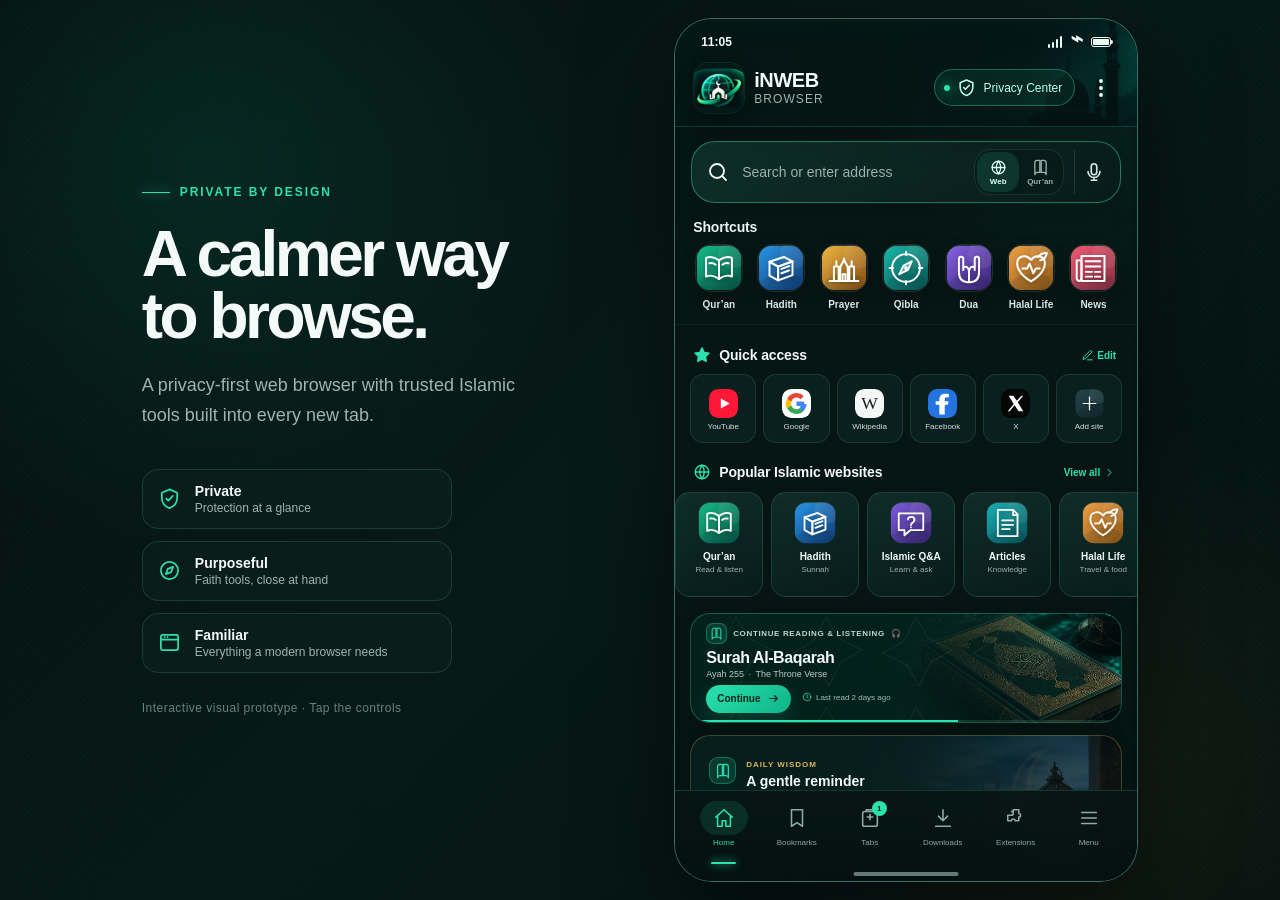
==== commit 8b156fb7: "docs(design): refine home imagery and navigation spec" ====
--- a/docs/design/inweb-prototype/index.html
+++ b/docs/design/inweb-prototype/index.html
@@ -5,7 +5,7 @@
   <meta name="viewport" content="width=device-width, initial-scale=1, viewport-fit=cover" />
   <meta name="theme-color" content="#061513" />
   <title>iNWEB Browser — Home Prototype</title>
-  <link rel="stylesheet" href="styles.css?v=14" />
+  <link rel="stylesheet" href="styles.css?v=15" />
 </head>
 <body>
   <!-- Local SVG icon library: the prototype works without a network connection. -->
--- a/docs/design/inweb-prototype/styles.css
+++ b/docs/design/inweb-prototype/styles.css
@@ -136,7 +136,7 @@
   position: sticky;
   top: 0;
   z-index: 20;
-  background: linear-gradient(90deg, rgba(4, 22, 20, .99) 0%, rgba(4, 22, 20, .94) 48%, rgba(4, 20, 21, .78) 100%), url("assets/mosque-dusk.jpg") center 60% / cover no-repeat;
+  background: linear-gradient(90deg, rgba(4, 22, 20, .99) 0%, rgba(4, 22, 20, .94) 48%, rgba(4, 20, 21, .78) 100%), url("assets/header-ambient.jpg") center 56% / cover no-repeat;
   backdrop-filter: blur(22px);
   border-bottom: 1px solid rgba(47, 218, 175, .2);
   box-shadow: 0 10px 28px rgba(0, 0, 0, .16);
@@ -251,7 +251,7 @@
 .quran-art .ornament { fill: none; stroke: #e1bb62; stroke-width: 2; }
 
 .prayer-card { padding: 16px 16px 11px; isolation: isolate; }
-.prayer-card::before { content: ""; position: absolute; z-index: -1; inset: 0 0 auto; height: 92px; background: linear-gradient(180deg, rgba(5, 27, 25, .38), rgba(9, 28, 26, .96)), url("assets/mosque-dusk.jpg") center 61% / cover no-repeat; opacity: .72; pointer-events: none; }
+.prayer-card::before { content: ""; position: absolute; z-index: -1; inset: 0 0 auto; height: 92px; background: linear-gradient(180deg, rgba(5, 27, 25, .38), rgba(9, 28, 26, .96)), url("assets/prayer-dawn.jpg") center 58% / cover no-repeat; opacity: .72; pointer-events: none; }
 .prayer-card > * { position: relative; z-index: 1; }
 .section-heading { display: flex; align-items: flex-start; justify-content: space-between; gap: 10px; margin-bottom: 10px; }
 .heading-line { display: flex; align-items: center; gap: 9px; }
@@ -274,7 +274,7 @@
 .prayer-row time { font-size: 12px; font-weight: 650; }
 .row-arrow { font-size: 13px; color: #789b93; }
 
-.daily-card { min-height: 166px; padding: 17px 18px; isolation: isolate; border-color: rgba(211, 172, 85, .28); background: linear-gradient(90deg, rgba(6, 31, 28, .98) 0%, rgba(6, 29, 28, .90) 52%, rgba(5, 20, 24, .48) 100%), url("assets/mosque-dusk.jpg") center 62% / cover no-repeat; }
+.daily-card { min-height: 166px; padding: 17px 18px; isolation: isolate; border-color: rgba(211, 172, 85, .28); background: linear-gradient(90deg, rgba(6, 31, 28, .98) 0%, rgba(6, 29, 28, .90) 52%, rgba(5, 20, 24, .48) 100%), url("assets/daily-wisdom.jpg") center 58% / cover no-repeat; }
 .daily-card::before { content: "☾"; position: absolute; right: 18px; top: 0; font-family: Georgia, serif; font-size: 110px; line-height: 1; color: rgba(224, 183, 90, .05); z-index: -1; transform: rotate(-15deg); }
 .daily-glow { position: absolute; z-index: -1; inset: auto -40px -70px 40%; height: 160px; background: radial-gradient(ellipse, rgba(31,218,163,.11), transparent 65%); }
 .daily-topline { display: flex; align-items: center; gap: 10px; }
@@ -402,3 +402,5 @@
 @media (prefers-reduced-motion: reduce) {
   *, *::before, *::after { scroll-behavior: auto !important; animation-duration: .01ms !important; animation-iteration-count: 1 !important; transition-duration: .01ms !important; }
 }
+
+}
